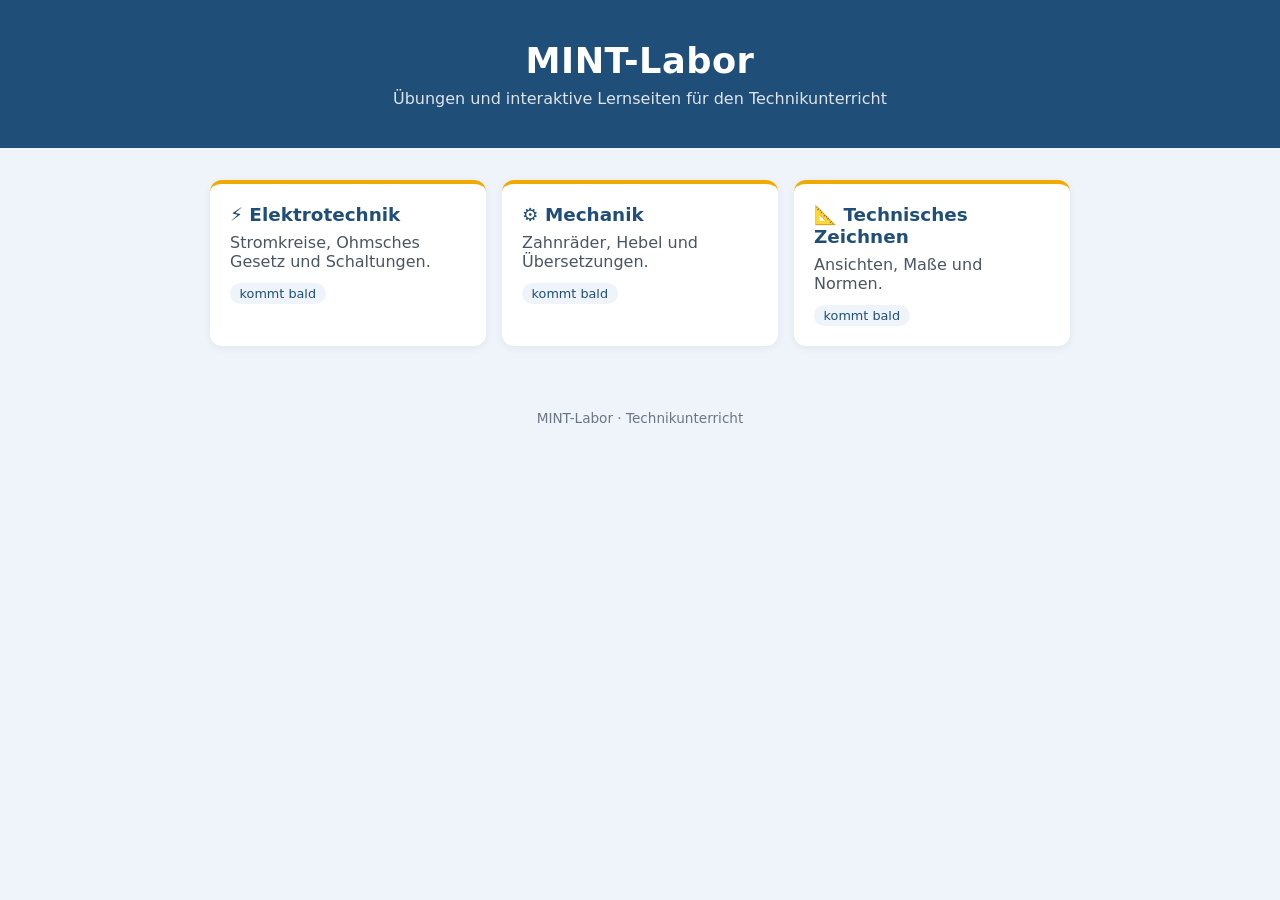
==== index.html @ 820724a7 "Startseite für die Lernplattform anlegen Co-Authored-By: Claude Opus 5.5 <noreply@anthropic.com> Cla" ====
<!DOCTYPE html>
<html lang="de">
<head>
<meta charset="UTF-8">
<meta name="viewport" content="width=device-width, initial-scale=1.0">
<title>MINT-Labor – Technik</title>
<style>
  :root { --blau:#1f4e79; --hell:#eef4fa; --akzent:#f2a900; }
  * { box-sizing:border-box; }
  body { margin:0; font-family:system-ui, -apple-system, "Segoe UI", sans-serif; background:var(--hell); color:#1d2733; }
  header { background:var(--blau); color:#fff; padding:2.5rem 1.5rem; text-align:center; }
  header h1 { margin:0; font-size:2.2rem; letter-spacing:.5px; }
  header p { margin:.5rem 0 0; opacity:.85; }
  main { max-width:900px; margin:2rem auto; padding:0 1.25rem; }
  .karten { display:grid; grid-template-columns:repeat(auto-fit, minmax(240px, 1fr)); gap:1rem; }
  .karte { background:#fff; border-radius:12px; padding:1.25rem; box-shadow:0 2px 8px rgba(0,0,0,.06); border-top:4px solid var(--akzent); }
  .karte h2 { margin:0 0 .5rem; font-size:1.15rem; color:var(--blau); }
  .karte p { margin:0; color:#4a5563; }
  .bald { display:inline-block; margin-top:.75rem; font-size:.8rem; background:var(--hell); color:var(--blau); padding:.2rem .6rem; border-radius:20px; }
  footer { text-align:center; color:#6b7684; font-size:.85rem; padding:2rem 1rem; }
</style>
</head>
<body>
<header>
  <h1>MINT-Labor</h1>
  <p>Übungen und interaktive Lernseiten für den Technikunterricht</p>
</header>
<main>
  <div class="karten">
    <div class="karte">
      <h2>⚡ Elektrotechnik</h2>
      <p>Stromkreise, Ohmsches Gesetz und Schaltungen.</p>
      <span class="bald">kommt bald</span>
    </div>
    <div class="karte">
      <h2>⚙️ Mechanik</h2>
      <p>Zahnräder, Hebel und Übersetzungen.</p>
      <span class="bald">kommt bald</span>
    </div>
    <div class="karte">
      <h2>📐 Technisches Zeichnen</h2>
      <p>Ansichten, Maße und Normen.</p>
      <span class="bald">kommt bald</span>
    </div>
  </div>
</main>
<footer>MINT-Labor · Technikunterricht</footer>
</body>
</html>
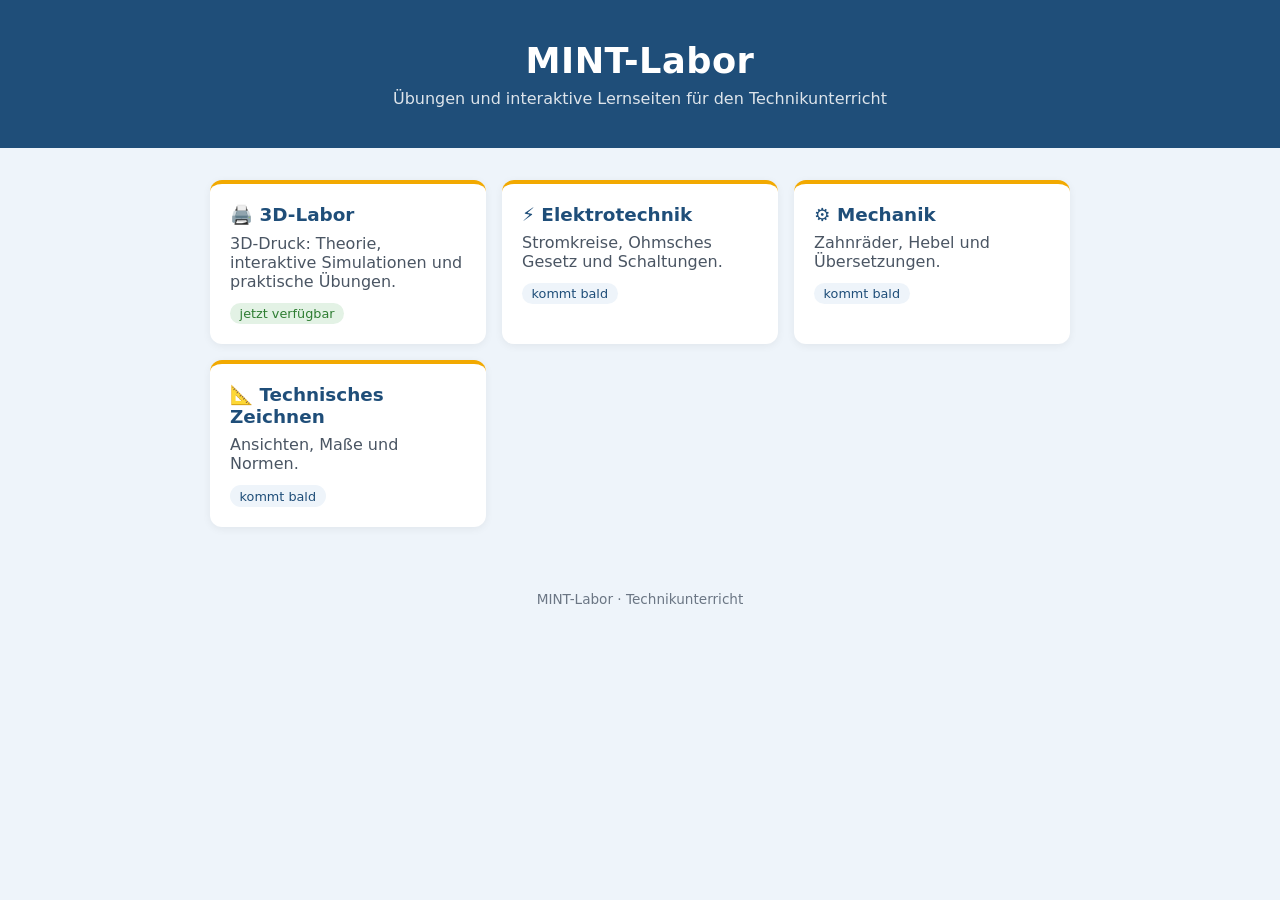
==== commit 66b46742: "3D-Labor mit Theorie, Simulator, Quiz und praktischen Übungen Co-Authored-By: Claude Opus 5.5 <norep" ====
--- a/index.html
+++ b/index.html
@@ -27,6 +27,11 @@
 </header>
 <main>
   <div class="karten">
+    <a class="karte" href="3d-labor/index.html" style="text-decoration:none;color:inherit">
+      <h2>🖨️ 3D-Labor</h2>
+      <p>3D-Druck: Theorie, interaktive Simulationen und praktische Übungen.</p>
+      <span class="bald" style="background:#e3f2e5;color:#2e7d32">jetzt verfügbar</span>
+    </a>
     <div class="karte">
       <h2>⚡ Elektrotechnik</h2>
       <p>Stromkreise, Ohmsches Gesetz und Schaltungen.</p>
